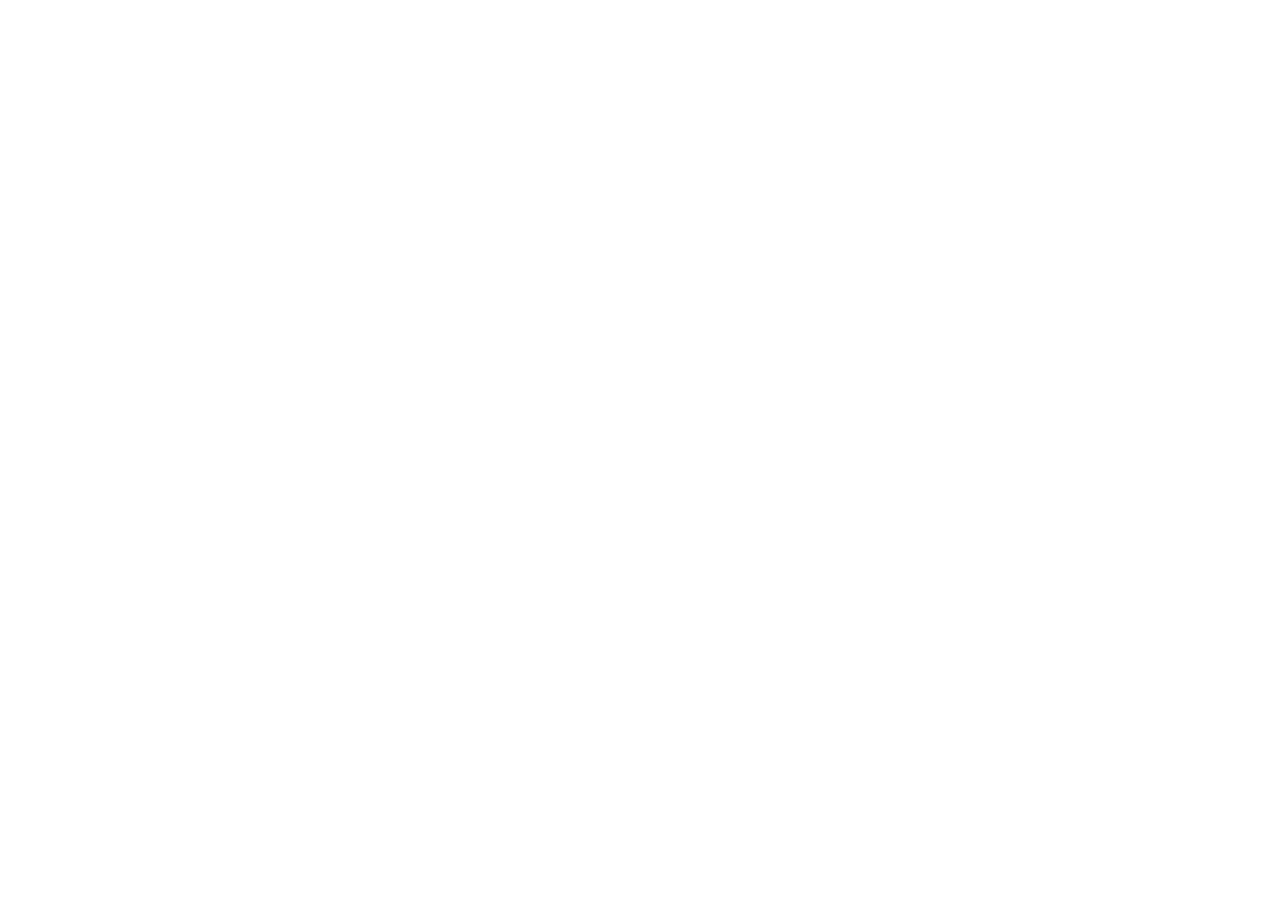
==== index.html @ 399f84ce "membuat struktur awal website" ====
<!DOCTYPE html>
<html lang="id">
<head>
    <meta charset="UTF-8">
    <meta name="viewport" content="width=device-width, initial-scale=1.0">
    <title>SehatBersama - Pusat Informasi & Layanan Kesehatan</title>
    <link rel="stylesheet" href="style.css">
</head>
<body>
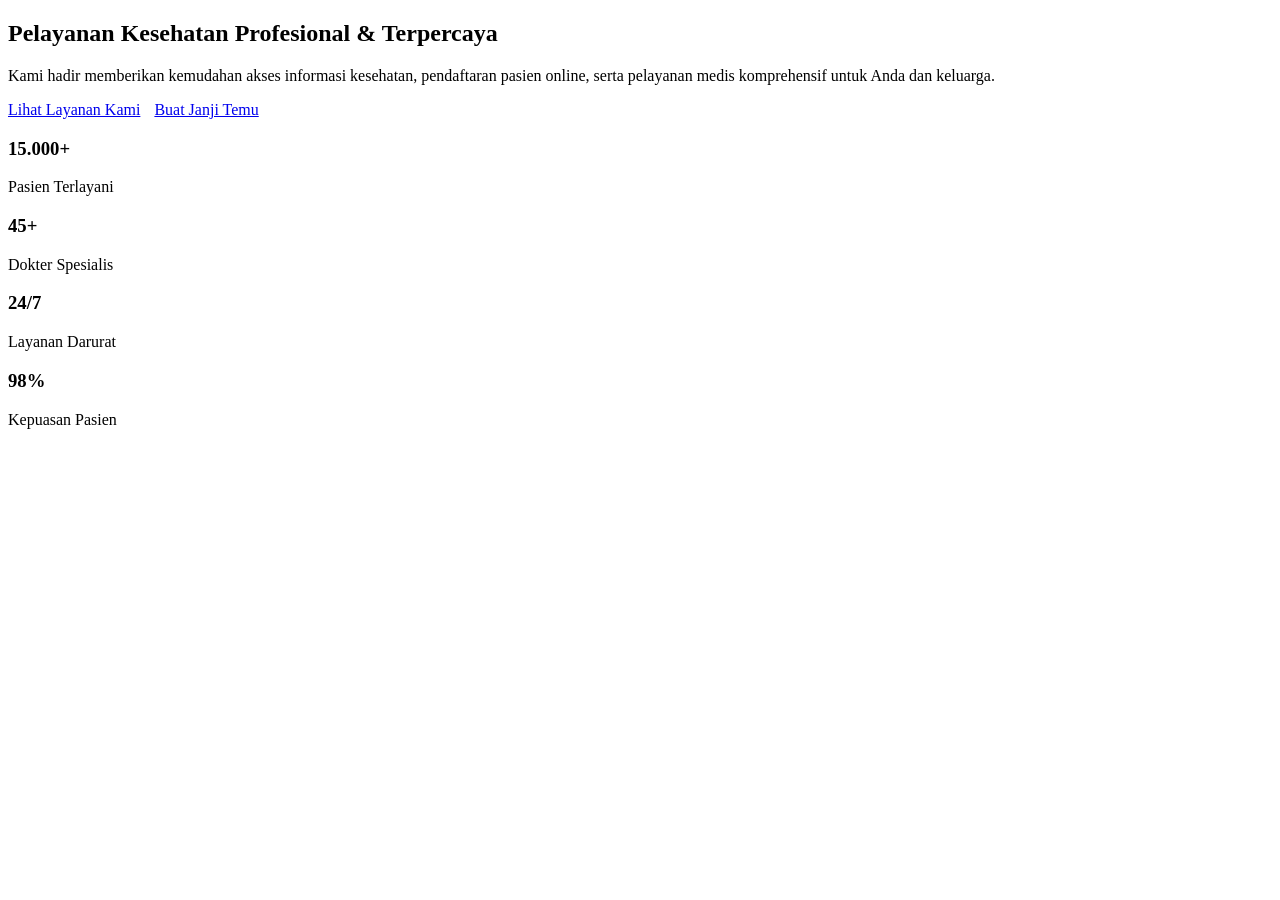
==== commit 290e39f8: "Menambahkan hero section dan statistik rumah sakit" ====
--- a/index.html
+++ b/index.html
@@ -7,4 +7,29 @@
     <link rel="stylesheet" href="style.css">
 </head>
 <body>
-    +    <div class="container">
+    <section class="hero">
+        <h1>Pelayanan Kesehatan Profesional & Terpercaya</h1>
+        <p>Kami hadir memberikan kemudahan akses informasi kesehatan, pendaftaran pasien online, serta pelayanan medis komprehensif untuk Anda dan keluarga.</p>
+        <a href="layanan.html" class="btn">Lihat Layanan Kami</a>
+        <a href="kontak.html" class="btn btn-primary" style="margin-left: 10px;">Buat Janji Temu</a>
+    </section>
+
+    <section class="stats">
+        <div class="stat-item">
+            <h3>15.000+</h3>
+            <p>Pasien Terlayani</p>
+        </div>
+        <div class="stat-item">
+            <h3>45+</h3>
+            <p>Dokter Spesialis</p>
+        </div>
+        <div class="stat-item">
+            <h3>24/7</h3>
+            <p>Layanan Darurat</p>
+        </div>
+        <div class="stat-item">
+            <h3>98%</h3>
+            <p>Kepuasan Pasien</p>
+        </div>
+    </section>
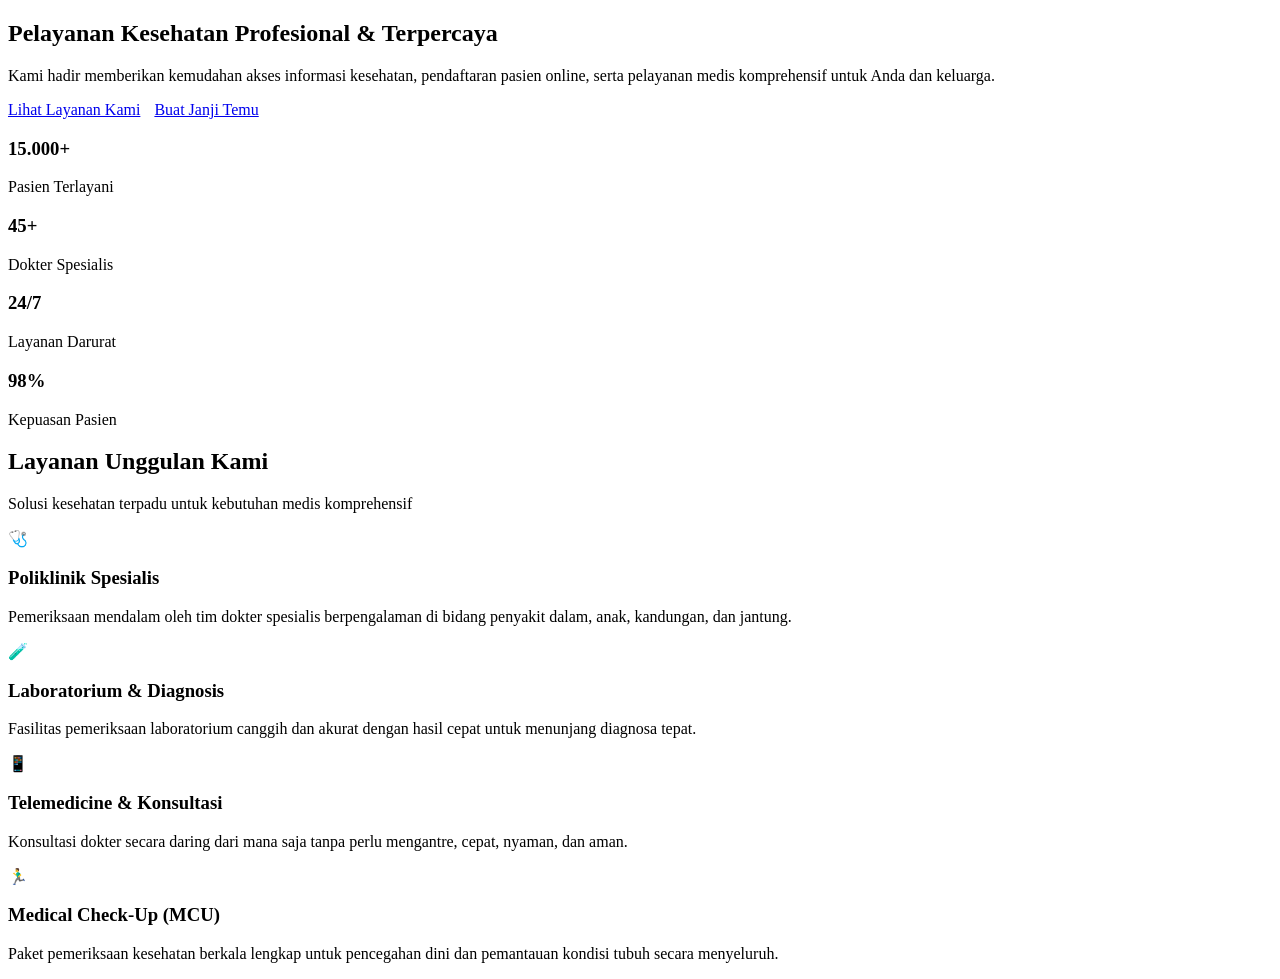
==== commit 1580d51b: "Menambahkan bagian layanan unggulan" ====
--- a/index.html
+++ b/index.html
@@ -32,4 +32,34 @@
             <h3>98%</h3>
             <p>Kepuasan Pasien</p>
         </div>
-    </section>+    </section>
+        <div class="section-title">
+        <h2>Layanan Unggulan Kami</h2>
+        <p>Solusi kesehatan terpadu untuk kebutuhan medis komprehensif</p>
+    </div>
+
+    <div class="grid">
+        <div class="card">
+            <div class="card-icon">🩺</div>
+            <h3>Poliklinik Spesialis</h3>
+            <p>Pemeriksaan mendalam oleh tim dokter spesialis berpengalaman di bidang penyakit dalam, anak, kandungan, dan jantung.</p>
+        </div>
+
+        <div class="card">
+            <div class="card-icon">🧪</div>
+            <h3>Laboratorium & Diagnosis</h3>
+            <p>Fasilitas pemeriksaan laboratorium canggih dan akurat dengan hasil cepat untuk menunjang diagnosa tepat.</p>
+        </div>
+
+        <div class="card">
+            <div class="card-icon">📱</div>
+            <h3>Telemedicine & Konsultasi</h3>
+            <p>Konsultasi dokter secara daring dari mana saja tanpa perlu mengantre, cepat, nyaman, dan aman.</p>
+        </div>
+
+        <div class="card">
+            <div class="card-icon">🏃‍♂️</div>
+            <h3>Medical Check-Up (MCU)</h3>
+            <p>Paket pemeriksaan kesehatan berkala lengkap untuk pencegahan dini dan pemantauan kondisi tubuh secara menyeluruh.</p>
+        </div>
+    </div>
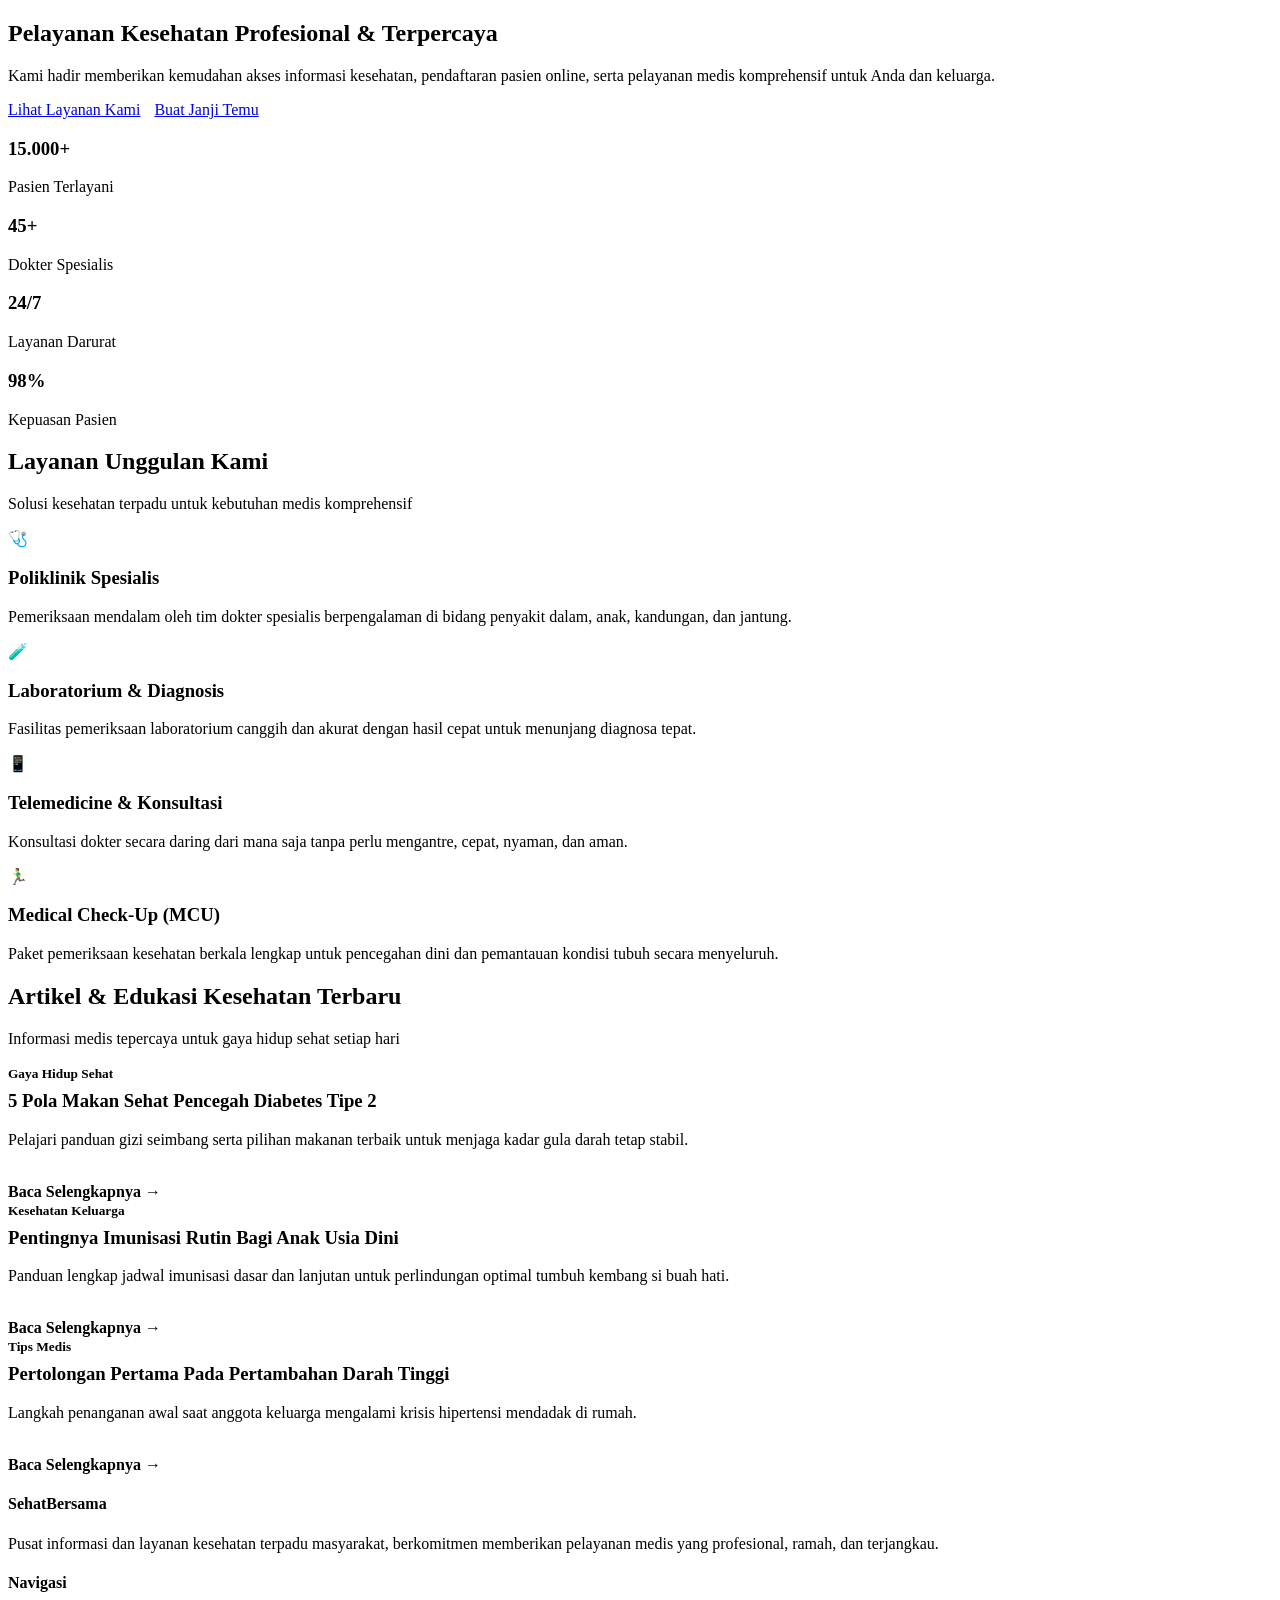
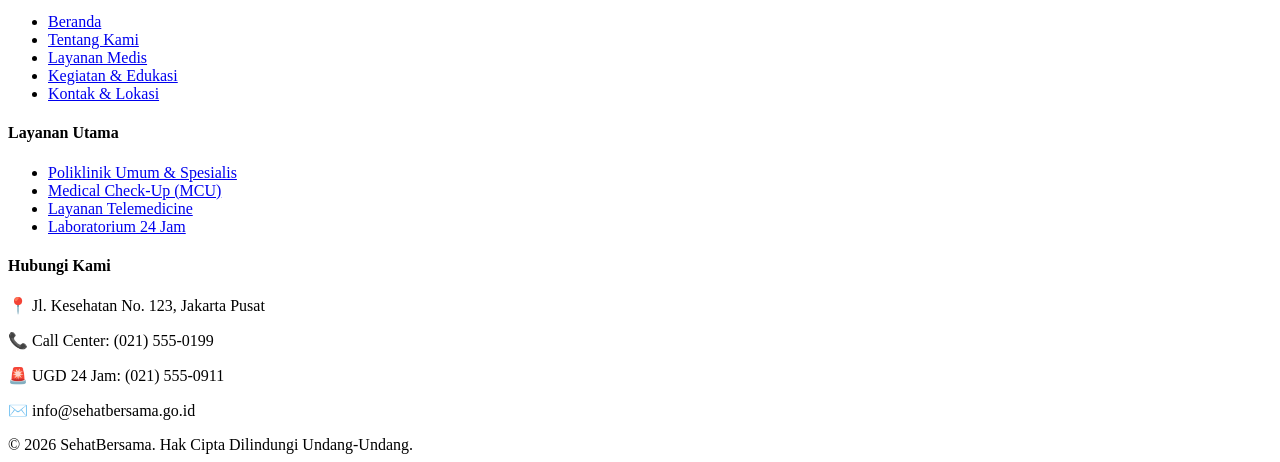
==== commit af7e06fc: "menyelesaikan halaman index.html" ====
--- a/index.html
+++ b/index.html
@@ -62,4 +62,73 @@
             <h3>Medical Check-Up (MCU)</h3>
             <p>Paket pemeriksaan kesehatan berkala lengkap untuk pencegahan dini dan pemantauan kondisi tubuh secara menyeluruh.</p>
         </div>
-    </div>+    </div>
+    <div class="section-title">
+            <h2>Artikel & Edukasi Kesehatan Terbaru</h2>
+            <p>Informasi medis tepercaya untuk gaya hidup sehat setiap hari</p>
+        </div>
+
+        <div class="grid">
+            <div class="card">
+                <small style="color: var(--primary-color); font-weight: 600;">Gaya Hidup Sehat</small>
+                <h3 style="margin-top: 0.5rem;">5 Pola Makan Sehat Pencegah Diabetes Tipe 2</h3>
+                <p>Pelajari panduan gizi seimbang serta pilihan makanan terbaik untuk menjaga kadar gula darah tetap stabil.</p>
+                <br>
+                <a href="#" style="color: var(--primary-color); text-decoration: none; font-weight: 600;">Baca Selengkapnya &rarr;</a>
+            </div>
+            <div class="card">
+                <small style="color: var(--primary-color); font-weight: 600;">Kesehatan Keluarga</small>
+                <h3 style="margin-top: 0.5rem;">Pentingnya Imunisasi Rutin Bagi Anak Usia Dini</h3>
+                <p>Panduan lengkap jadwal imunisasi dasar dan lanjutan untuk perlindungan optimal tumbuh kembang si buah hati.</p>
+                <br>
+                <a href="#" style="color: var(--primary-color); text-decoration: none; font-weight: 600;">Baca Selengkapnya &rarr;</a>
+            </div>
+            <div class="card">
+                <small style="color: var(--primary-color); font-weight: 600;">Tips Medis</small>
+                <h3 style="margin-top: 0.5rem;">Pertolongan Pertama Pada Pertambahan Darah Tinggi</h3>
+                <p>Langkah penanganan awal saat anggota keluarga mengalami krisis hipertensi mendadak di rumah.</p>
+                <br>
+                <a href="#" style="color: var(--primary-color); text-decoration: none; font-weight: 600;">Baca Selengkapnya &rarr;</a>
+            </div>
+        </div>
+    </div>
+
+    <footer>
+        <div class="footer-grid">
+            <div class="footer-col">
+                <h4>SehatBersama</h4>
+                <p>Pusat informasi dan layanan kesehatan terpadu masyarakat, berkomitmen memberikan pelayanan medis yang profesional, ramah, dan terjangkau.</p>
+            </div>
+            <div class="footer-col">
+                <h4>Navigasi</h4>
+                <ul>
+                    <li><a href="index.html">Beranda</a></li>
+                    <li><a href="tentang.html">Tentang Kami</a></li>
+                    <li><a href="layanan.html">Layanan Medis</a></li>
+                    <li><a href="kegiatan.html">Kegiatan & Edukasi</a></li>
+                    <li><a href="kontak.html">Kontak & Lokasi</a></li>
+                </ul>
+            </div>
+            <div class="footer-col">
+                <h4>Layanan Utama</h4>
+                <ul>
+                    <li><a href="layanan.html">Poliklinik Umum & Spesialis</a></li>
+                    <li><a href="layanan.html">Medical Check-Up (MCU)</a></li>
+                    <li><a href="layanan.html">Layanan Telemedicine</a></li>
+                    <li><a href="layanan.html">Laboratorium 24 Jam</a></li>
+                </ul>
+            </div>
+            <div class="footer-col">
+                <h4>Hubungi Kami</h4>
+                <p>📍 Jl. Kesehatan No. 123, Jakarta Pusat</p>
+                <p>📞 Call Center: (021) 555-0199</p>
+                <p>🚨 UGD 24 Jam: (021) 555-0911</p>
+                <p>✉️ info@sehatbersama.go.id</p>
+            </div>
+        </div>
+        <div class="copyright">
+            &copy; 2026 SehatBersama. Hak Cipta Dilindungi Undang-Undang.
+        </div>
+    </footer>
+</body>
+</html>
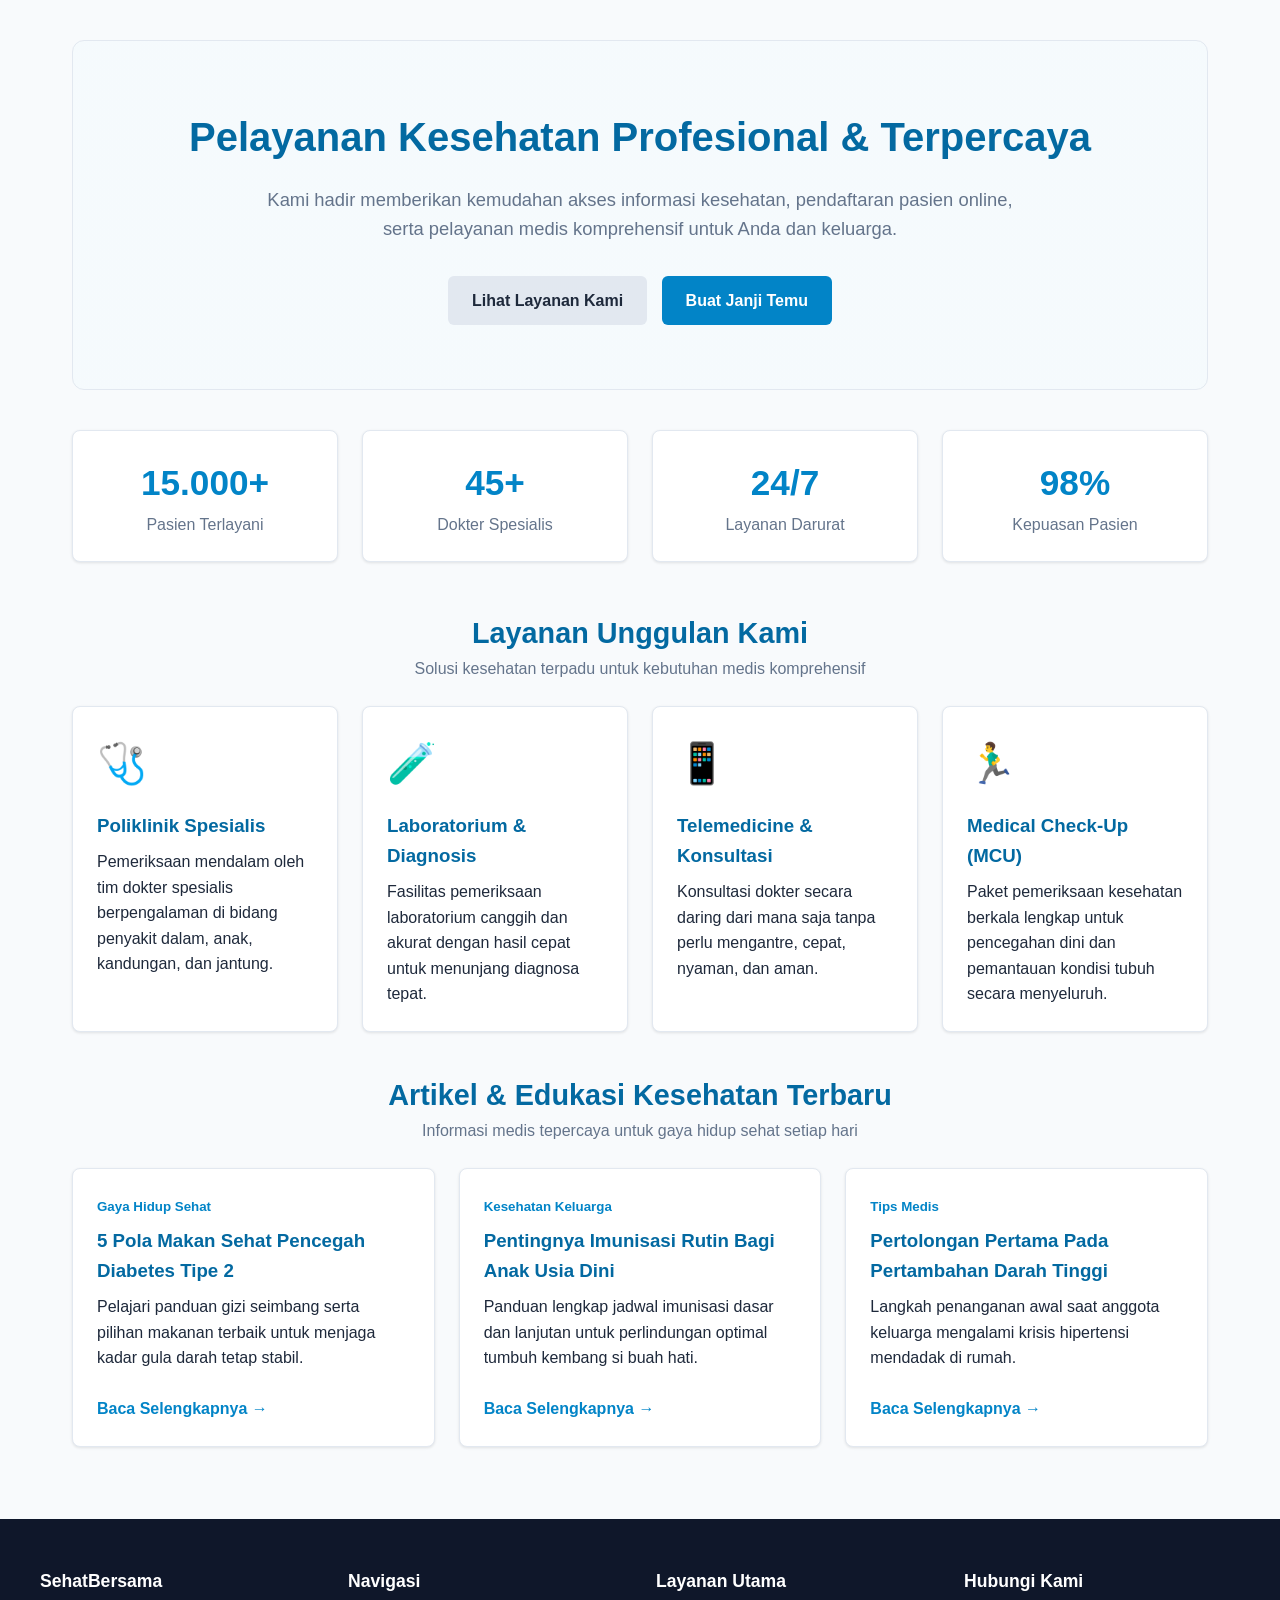
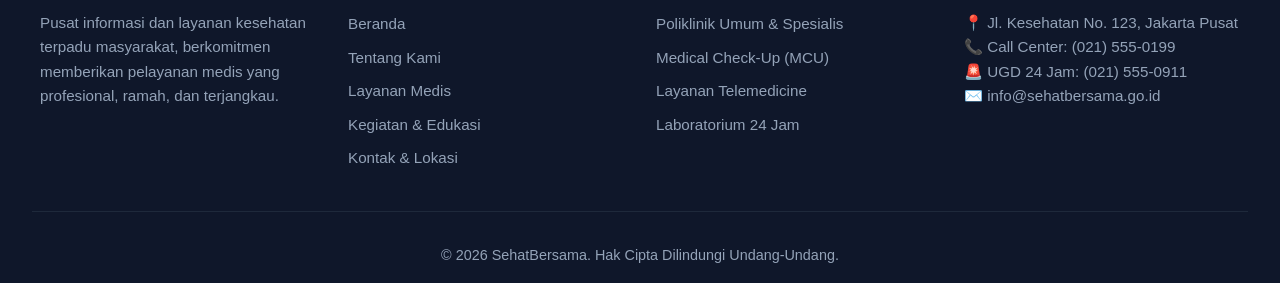
==== commit 4157ec68: "memperbaharui halaman index" ====
--- a/index.html
+++ b/index.html
@@ -1,10 +1,12 @@
-<!DOCTYPE html>
+<!DOCTYPE 
+html>
 <html lang="id">
 <head>
     <meta charset="UTF-8">
     <meta name="viewport" content="width=device-width, initial-scale=1.0">
     <title>SehatBersama - Pusat Informasi & Layanan Kesehatan</title>
-    <link rel="stylesheet" href="style.css">
+    <link rel="stylesheet" href="css/style.css">
+    <script src="js/main.js"></script>
 </head>
 <body>
     <div class="container">
--- a/css/style.css
+++ b/css/style.css
@@ -0,0 +1,540 @@
+/* ==========================================================================
+                   1. RESET & VARIABLE DESAIN
+   ========================================================================== */
+:root {
+  --primary-color: #0284c7;       /* Biru Utama */
+  --primary-dark: #0369a1;        /* Biru Gelap Hover/Header */
+  --primary-light: #e0f2fe;       /* Biru Muda Latar */
+  --accent-color: #10b981;        /* Hijau Aksens */
+  --text-dark: #1e293b;           /* Warna Teks Utama */
+  --text-muted: #64748b;          /* Warna Teks Sekunder */
+  --bg-light: #f8fafc;            /* Latar Belakang Utama */
+  --white: #ffffff;
+  --border-color: #e2e8f0;
+  --danger-color: #ef4444;
+  --danger-hover: #dc2626;
+  --shadow-sm: 0 1px 3px rgba(0, 0, 0, 0.1);
+  --shadow-md: 0 4px 6px -1px rgba(0, 0, 0, 0.1);
+  --shadow-lg: 0 10px 15px -3px rgba(0, 0, 0, 0.1);
+  --transition: all 0.3s ease;
+  --border-radius: 8px;
+}
+
+* {
+  margin: 0;
+  padding: 0;
+  box-sizing: border-box;
+  font-family: 'Segoe UI', Roboto, Helvetica, Arial, sans-serif;
+}
+
+body {
+  background-color: var(--bg-light);
+  color: var(--text-dark);
+  line-height: 1.6;
+  display: flex;
+  flex-direction: column;
+  min-height: 100vh;
+}
+
+/* ==========================================================================
+   2. NAVBAR & HEADER (BERLAKU DI SEMUA HALAMAN)
+   ========================================================================== */
+header {
+  background-color: var(--white);
+  box-shadow: var(--shadow-sm);
+  position: sticky;
+  top: 0;
+  z-index: 1000;
+}
+
+.navbar {
+  max-width: 1200px;
+  margin: 0 auto;
+  display: flex;
+  justify-content: space-between;
+  align-items: center;
+  padding: 1rem 2rem;
+}
+
+.logo {
+  display: flex;
+  align-items: center;
+  gap: 0.6rem;
+  text-decoration: none;
+  font-size: 1.4rem;
+  font-weight: 700;
+  color: var(--primary-color);
+}
+
+.logo-icon {
+  background: var(--primary-color);
+  color: var(--white);
+  width: 34px;
+  height: 34px;
+  border-radius: 6px;
+  display: flex;
+  align-items: center;
+  justify-content: center;
+  font-size: 1.2rem;
+  font-weight: bold;
+}
+
+.nav-links {
+  display: flex;
+  list-style: none;
+  align-items: center;
+  gap: 1.5rem;
+}
+
+.nav-links a {
+  text-decoration: none;
+  color: var(--text-dark);
+  font-weight: 500;
+  transition: var(--transition);
+}
+
+.nav-links a:hover,
+.nav-links a.active {
+  color: var(--primary-color);
+}
+
+.btn-emergency {
+  background-color: var(--danger-color) !important;
+  color: var(--white) !important;
+  padding: 0.5rem 1rem;
+  border-radius: 6px;
+  font-weight: 600 !important;
+}
+
+.btn-emergency:hover {
+  background-color: var(--danger-hover) !important;
+}
+
+/* Header Judul Halaman (Tentang, Layanan, Kegiatan, Kontak) */
+.page-header {
+  background: linear-gradient(135deg, var(--primary-dark), var(--primary-color));
+  color: var(--white);
+  text-align: center;
+  padding: 3.5rem 1rem;
+}
+
+.page-header h1 {
+  font-size: 2.2rem;
+  margin-bottom: 0.5rem;
+}
+
+.page-header p {
+  font-size: 1.1rem;
+  opacity: 0.9;
+  max-width: 600px;
+  margin: 0 auto;
+}
+
+/* ==========================================================================
+   3. LAYOUT, ELEMEN GLOBAL & TOMBOL
+   ========================================================================== */
+.container {
+  max-width: 1200px;
+  margin: 0 auto;
+  padding: 2.5rem 2rem;
+  width: 100%;
+}
+
+.section-title {
+  text-align: center;
+  margin: 2.5rem 0 1.5rem 0;
+}
+
+.section-title h2 {
+  font-size: 1.8rem;
+  color: var(--primary-dark);
+}
+
+.section-title p {
+  color: var(--text-muted);
+}
+
+.btn {
+  display: inline-block;
+  padding: 0.75rem 1.5rem;
+  border-radius: 6px;
+  text-decoration: none;
+  font-weight: 600;
+  border: none;
+  cursor: pointer;
+  transition: var(--transition);
+  background-color: #e2e8f0;
+  color: var(--text-dark);
+}
+
+.btn-primary {
+  background-color: var(--primary-color);
+  color: var(--white);
+}
+
+.btn-primary:hover {
+  background-color: var(--primary-dark);
+}
+
+.btn:hover {
+  opacity: 0.95;
+  transform: translateY(-2px);
+}
+
+.grid {
+  display: grid;
+  grid-template-columns: repeat(auto-fit, minmax(260px, 1fr));
+  gap: 1.5rem;
+  margin-bottom: 2rem;
+}
+
+.card {
+  background: var(--white);
+  padding: 1.5rem;
+  border-radius: var(--border-radius);
+  border: 1px solid var(--border-color);
+  box-shadow: var(--shadow-sm);
+  transition: var(--transition);
+}
+
+.card:hover {
+  transform: translateY(-4px);
+  box-shadow: var(--shadow-md);
+}
+
+.card-icon {
+  font-size: 2.5rem;
+  margin-bottom: 1rem;
+}
+
+.card h3 {
+  color: var(--primary-dark);
+  margin-bottom: 0.5rem;
+}
+
+/* ==========================================================================
+   4. HALAMAN INDEX (BERANDA)
+   ========================================================================== */
+.hero {
+  background: linear-gradient(rgba(2, 132, 199, 0.04), rgba(2, 132, 199, 0.04)), var(--white);
+  padding: 4rem 2rem;
+  border-radius: 12px;
+  text-align: center;
+  margin-bottom: 2.5rem;
+  border: 1px solid var(--border-color);
+}
+
+.hero h1 {
+  font-size: 2.5rem;
+  color: var(--primary-dark);
+  margin-bottom: 1rem;
+}
+
+.hero p {
+  font-size: 1.15rem;
+  color: var(--text-muted);
+  max-width: 750px;
+  margin: 0 auto 2rem auto;
+}
+
+.stats {
+  display: grid;
+  grid-template-columns: repeat(auto-fit, minmax(200px, 1fr));
+  gap: 1.5rem;
+  margin-bottom: 3rem;
+  text-align: center;
+}
+
+.stat-item {
+  background: var(--white);
+  padding: 1.5rem;
+  border-radius: var(--border-radius);
+  box-shadow: var(--shadow-sm);
+  border: 1px solid var(--border-color);
+}
+
+.stat-item h3 {
+  font-size: 2.2rem;
+  color: var(--primary-color);
+}
+
+.stat-item p {
+  color: var(--text-muted);
+  font-weight: 500;
+}
+
+/* ==========================================================================
+   5. HALAMAN TENTANG KAMI (tentang.html)
+   ========================================================================== */
+.about-grid {
+  display: grid;
+  grid-template-columns: 1fr 1fr;
+  gap: 2rem;
+  align-items: center;
+  margin-bottom: 3rem;
+}
+
+.about-text h2 {
+  color: var(--primary-dark);
+  margin-bottom: 1rem;
+}
+
+.about-text p {
+  color: var(--text-muted);
+  margin-bottom: 1rem;
+}
+
+.visi-misi-card {
+  background: var(--white);
+  padding: 2rem;
+  border-radius: var(--border-radius);
+  border-left: 5px solid var(--primary-color);
+  box-shadow: var(--shadow-sm);
+  margin-bottom: 1.5rem;
+}
+
+.visi-misi-card h3 {
+  color: var(--primary-dark);
+  margin-bottom: 0.5rem;
+}
+
+/* ==========================================================================
+   6. HALAMAN LAYANAN & KEGIATAN (TABEL & DOKTER)
+   ========================================================================== */
+.table-responsive {
+  overflow-x: auto;
+  margin-bottom: 2.5rem;
+  background: var(--white);
+  border-radius: var(--border-radius);
+  border: 1px solid var(--border-color);
+  box-shadow: var(--shadow-sm);
+}
+
+table {
+  width: 100%;
+  border-collapse: collapse;
+  text-align: left;
+}
+
+th, td {
+  padding: 1rem;
+  border-bottom: 1px solid var(--border-color);
+}
+
+th {
+  background-color: var(--primary-light);
+  color: var(--primary-dark);
+  font-weight: 600;
+}
+
+tr:hover {
+  background-color: #f1f5f9;
+}
+
+/* Status Badge untuk Kegiatan */
+.badge {
+  padding: 4px 10px;
+  border-radius: 4px;
+  font-size: 0.85rem;
+  font-weight: 600;
+  display: inline-block;
+}
+
+.badge-success {
+  background: #dcfce7;
+  color: #166534;
+}
+
+.badge-warning {
+  background: #fef3c7;
+  color: #92400e;
+}
+
+/* ==========================================================================
+   7. FORMULIR (KEGIATAN & KONTAK)
+   ========================================================================== */
+.form-group {
+  margin-bottom: 1.2rem;
+}
+
+.form-group label {
+  display: block;
+  margin-bottom: 0.4rem;
+  font-weight: 600;
+  color: var(--text-dark);
+}
+
+.form-control {
+  width: 100%;
+  padding: 0.75rem;
+  border: 1px solid var(--border-color);
+  border-radius: 6px;
+  font-size: 1rem;
+  transition: var(--transition);
+  background-color: var(--white);
+}
+
+.form-control:focus {
+  outline: none;
+  border-color: var(--primary-color);
+  box-shadow: 0 0 0 3px rgba(2, 132, 199, 0.2);
+}
+
+textarea.form-control {
+  resize: vertical;
+  min-height: 100px;
+}
+
+/* ==========================================================================
+   8. HALAMAN KONTAK (kontak.html)
+   ========================================================================== */
+.contact-wrapper {
+  display: grid;
+  grid-template-columns: 1fr 1.5fr;
+  gap: 2rem;
+  margin-top: 1rem;
+}
+
+.contact-info-card {
+  background: var(--white);
+  padding: 2rem;
+  border-radius: 12px;
+  border: 1px solid var(--border-color);
+  box-shadow: var(--shadow-sm);
+  height: fit-content;
+}
+
+.contact-info-item {
+  display: flex;
+  align-items: flex-start;
+  gap: 1rem;
+  margin-bottom: 1.5rem;
+}
+
+.contact-info-item:last-child {
+  margin-bottom: 0;
+}
+
+.contact-icon {
+  background: var(--primary-light);
+  color: var(--primary-color);
+  width: 44px;
+  height: 44px;
+  border-radius: 50%;
+  display: flex;
+  align-items: center;
+  justify-content: center;
+  font-size: 1.2rem;
+  flex-shrink: 0;
+}
+
+.contact-details h4 {
+  color: var(--primary-dark);
+  margin-bottom: 0.2rem;
+  font-size: 1rem;
+}
+
+.contact-details p {
+  color: var(--text-muted);
+  font-size: 0.95rem;
+}
+
+.contact-form-card {
+  background: var(--white);
+  padding: 2rem;
+  border-radius: 12px;
+  border: 1px solid var(--border-color);
+  box-shadow: var(--shadow-sm);
+}
+
+.form-row {
+  display: grid;
+  grid-template-columns: 1fr 1fr;
+  gap: 1rem;
+}
+
+/* ==========================================================================
+   9. FOOTER (BERLAKU DI SEMUA HALAMAN)
+   ========================================================================== */
+footer {
+  background-color: #0f172a;
+  color: #94a3b8;
+  padding: 3rem 2rem 1rem 2rem;
+  margin-top: auto;
+}
+
+.footer-grid {
+  max-width: 1200px;
+  margin: 0 auto;
+  display: grid;
+  grid-template-columns: repeat(auto-fit, minmax(220px, 1fr));
+  gap: 2rem;
+  margin-bottom: 2rem;
+}
+
+.footer-col h4 {
+  color: var(--white);
+  margin-bottom: 1rem;
+  font-size: 1.1rem;
+}
+
+.footer-col p {
+  font-size: 0.95rem;
+  line-height: 1.6;
+}
+
+.footer-col ul {
+  list-style: none;
+}
+
+.footer-col ul li {
+  margin-bottom: 0.5rem;
+}
+
+.footer-col a {
+  color: #94a3b8;
+  text-decoration: none;
+  transition: var(--transition);
+  font-size: 0.95rem;
+}
+
+.footer-col a:hover {
+  color: var(--white);
+}
+
+.copyright {
+  text-align: center;
+  padding-top: 2rem;
+  border-top: 1px solid #1e293b;
+  font-size: 0.9rem;
+}
+
+/* ==========================================================================
+   10. RESPONSIVE DESIGN (HP & TABLET)
+   ========================================================================== */
+@media (max-width: 768px) {
+  .navbar {
+    flex-direction: column;
+    gap: 1rem;
+  }
+
+  .nav-links {
+    flex-wrap: wrap;
+    justify-content: center;
+    gap: 1rem;
+  }
+
+  .hero h1 {
+    font-size: 1.8rem;
+  }
+
+  .about-grid,
+  .contact-wrapper,
+  .form-row {
+    grid-template-columns: 1fr;
+  }
+
+  .container {
+    padding: 1.5rem 1rem;
+  }
+}
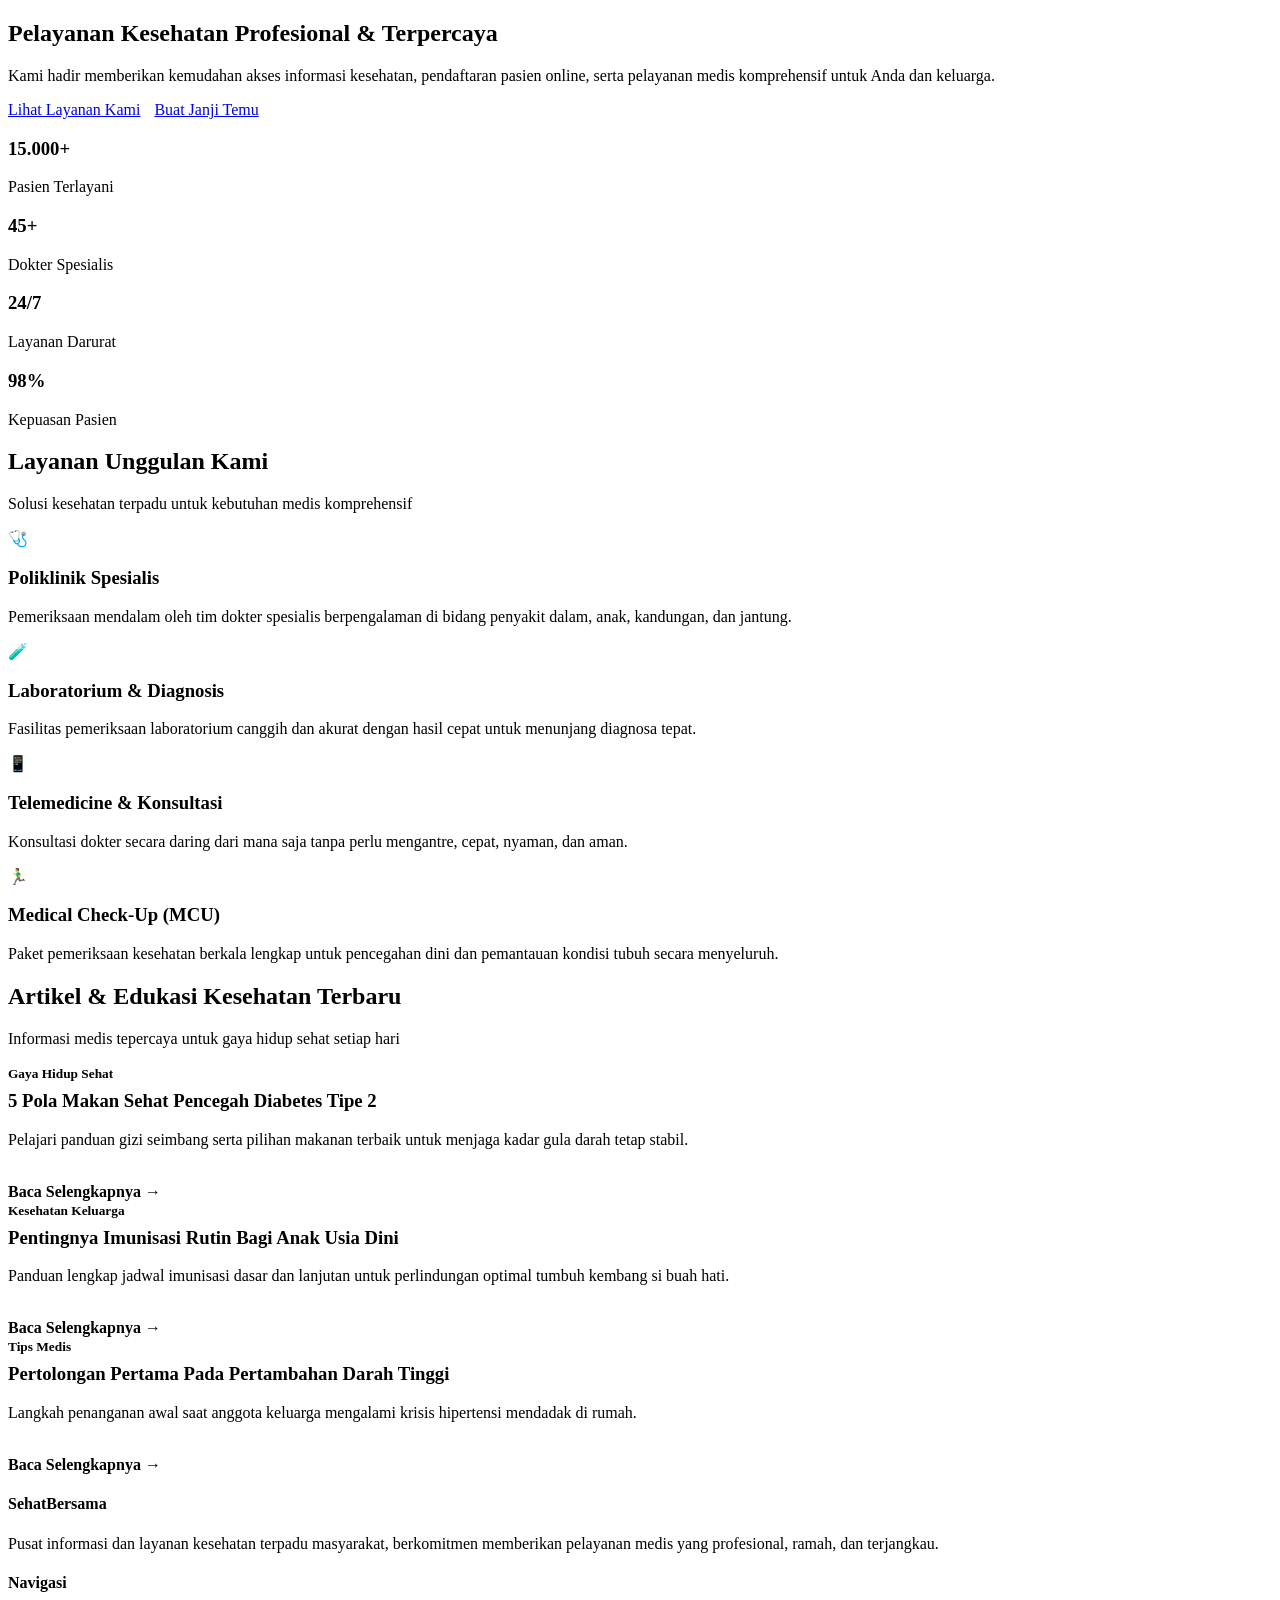
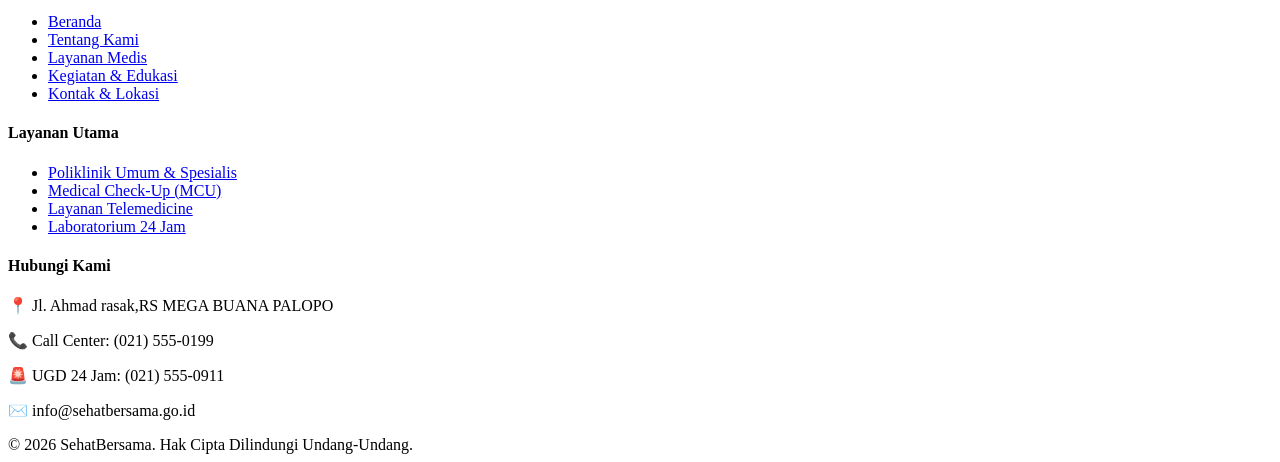
==== commit dee0e7f1: "menambahkan style.css" ====
--- a/index.html
+++ b/index.html
@@ -1,5 +1,4 @@
-<!DOCTYPE 
-html>
+<!DOCTYPE html>
 <html lang="id">
 <head>
     <meta charset="UTF-8">
@@ -122,7 +121,7 @@
             </div>
             <div class="footer-col">
                 <h4>Hubungi Kami</h4>
-                <p>📍 Jl. Kesehatan No. 123, Jakarta Pusat</p>
+                <p>📍 Jl. Ahmad rasak,RS MEGA BUANA PALOPO</p>
                 <p>📞 Call Center: (021) 555-0199</p>
                 <p>🚨 UGD 24 Jam: (021) 555-0911</p>
                 <p>✉️ info@sehatbersama.go.id</p>
